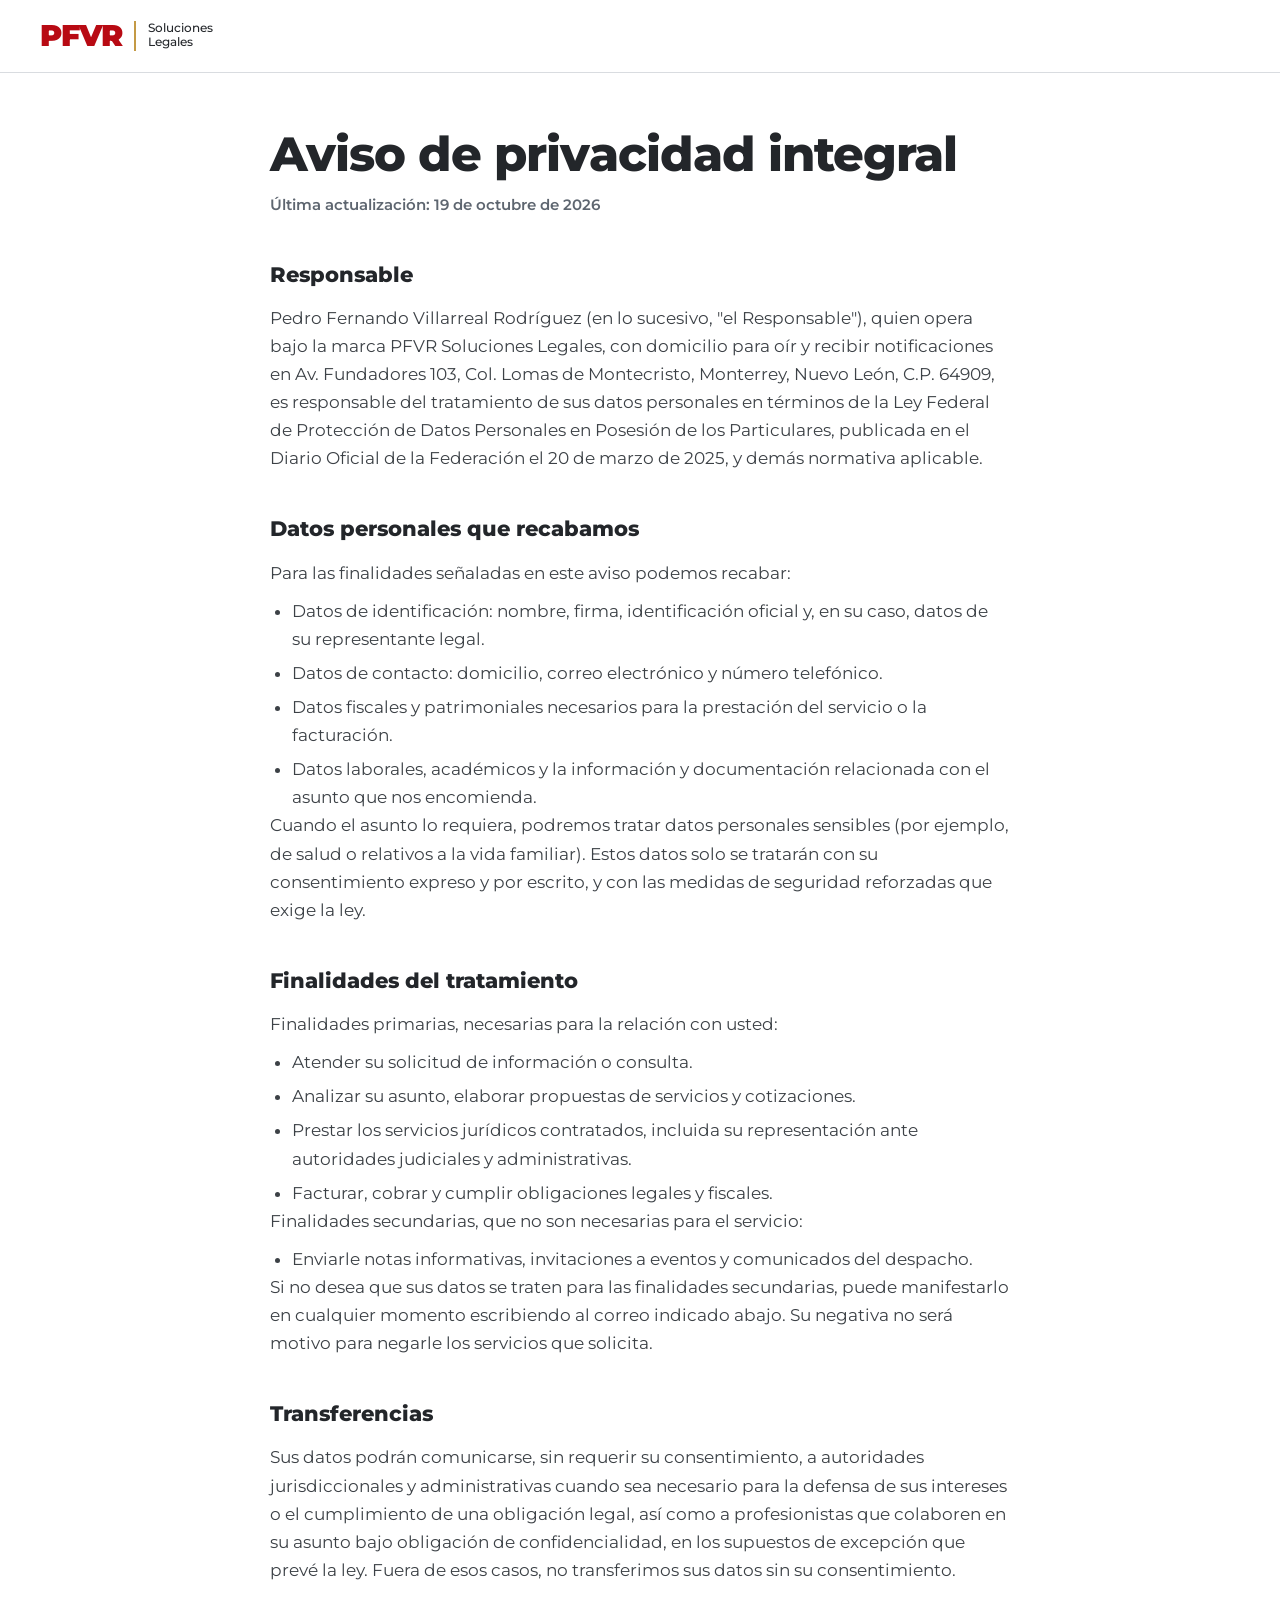
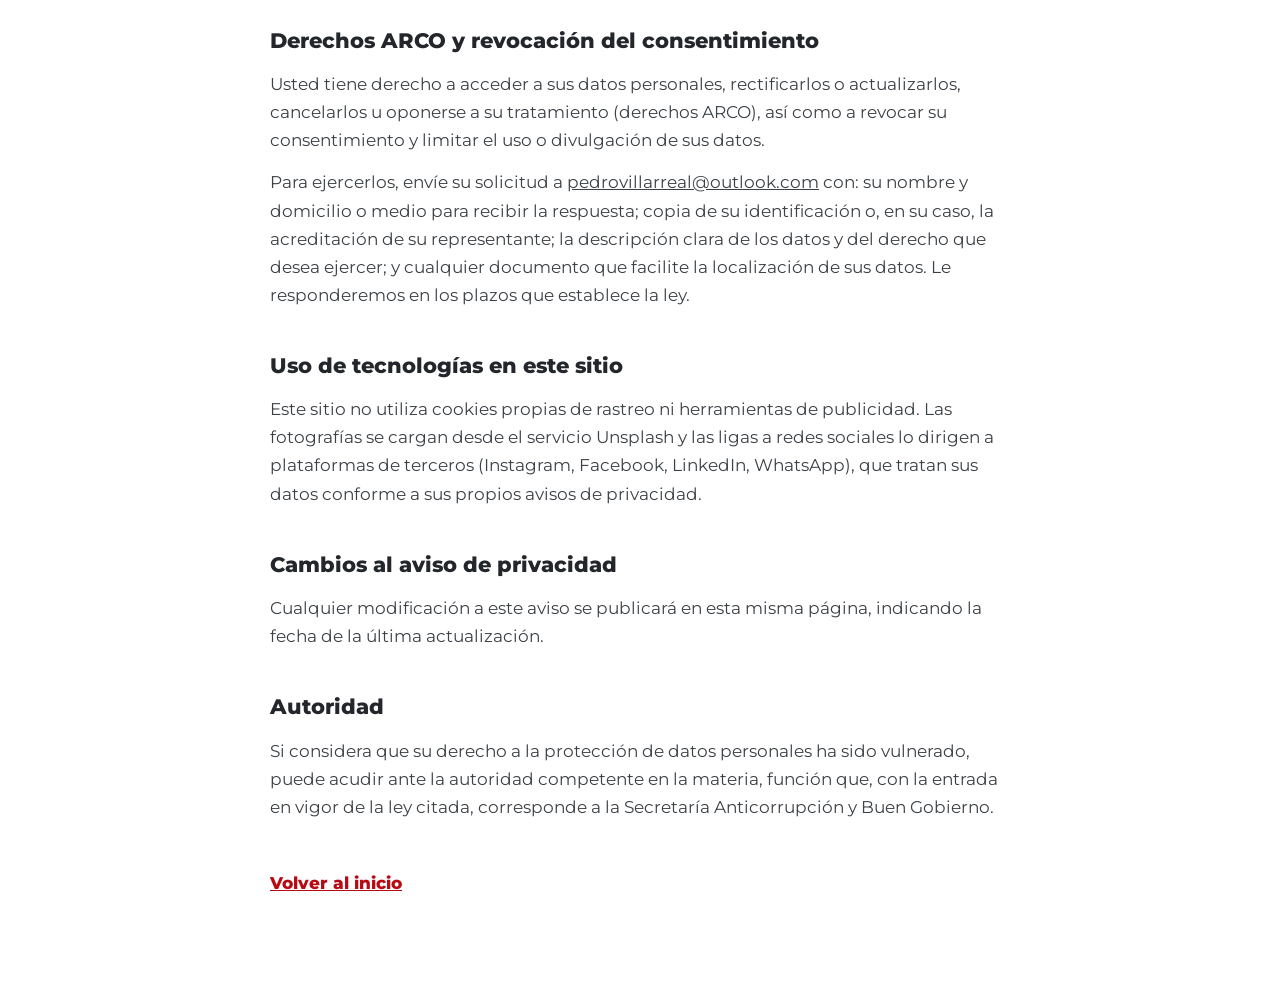
==== aviso-privacidad.html @ ef6d92c5 "Sitio PFVR: página única con 8 secciones y aviso de privacidad Co-Authored-By: Claude Opus 5.5 <nore" ====
<!doctype html>
<html lang="es-MX">
<head>
  <meta charset="utf-8">
  <meta name="viewport" content="width=device-width, initial-scale=1">
  <title>Aviso de privacidad | PFVR Soluciones Legales</title>
  <meta name="description" content="Aviso de privacidad integral de PFVR Soluciones Legales, Pedro Fernando Villarreal Rodríguez.">
  <link rel="icon" href="assets/img/favicon.svg" type="image/svg+xml">
  <link rel="stylesheet" href="css/estilos.css">
  <style>
    .aviso { padding: calc(var(--nav-h) + 56px) 0 96px; }
    .aviso .envoltura { max-width: 820px; }
    .aviso h1 { font-size: clamp(32px, 4.4vw, 48px); font-weight: 800; letter-spacing: -0.02em; line-height: 1.1; color: var(--grafito); margin-bottom: 12px; }
    .aviso .vigencia { color: var(--acero); font-weight: 600; font-size: 15px; margin-bottom: 40px; }
    .aviso h2 { font-size: 21px; font-weight: 800; color: var(--grafito); margin: 40px 0 12px; }
    .aviso p, .aviso li { max-width: 68ch; color: #3C4146; }
    .aviso ul { list-style: disc; padding-left: 22px; margin-top: 10px; }
    .aviso li + li { margin-top: 6px; }
    .aviso .volver { display: inline-block; margin-top: 48px; font-weight: 700; color: var(--rojo); }
    .nav.solida { position: fixed; }
  </style>
</head>
<body>
<header class="nav solida">
  <a class="nav-marca" href="index.html" aria-label="PFVR Soluciones Legales, inicio">
    <span class="marca-pfvr">PFVR</span><span class="marca-div" aria-hidden="true"></span><span class="marca-sub">Soluciones<br>Legales</span>
  </a>
</header>

<main class="aviso">
  <div class="envoltura">
    <h1>Aviso de privacidad integral</h1>
    <p class="vigencia">Última actualización: 19 de octubre de 2026</p>

    <h2>Responsable</h2>
    <p>Pedro Fernando Villarreal Rodríguez (en lo sucesivo, "el Responsable"), quien opera bajo la marca PFVR Soluciones Legales, con domicilio para oír y recibir notificaciones en Av. Fundadores 103, Col. Lomas de Montecristo, Monterrey, Nuevo León, C.P. 64909, es responsable del tratamiento de sus datos personales en términos de la Ley Federal de Protección de Datos Personales en Posesión de los Particulares, publicada en el Diario Oficial de la Federación el 20 de marzo de 2025, y demás normativa aplicable.</p>

    <h2>Datos personales que recabamos</h2>
    <p>Para las finalidades señaladas en este aviso podemos recabar:</p>
    <ul>
      <li>Datos de identificación: nombre, firma, identificación oficial y, en su caso, datos de su representante legal.</li>
      <li>Datos de contacto: domicilio, correo electrónico y número telefónico.</li>
      <li>Datos fiscales y patrimoniales necesarios para la prestación del servicio o la facturación.</li>
      <li>Datos laborales, académicos y la información y documentación relacionada con el asunto que nos encomienda.</li>
    </ul>
    <p>Cuando el asunto lo requiera, podremos tratar datos personales sensibles (por ejemplo, de salud o relativos a la vida familiar). Estos datos solo se tratarán con su consentimiento expreso y por escrito, y con las medidas de seguridad reforzadas que exige la ley.</p>

    <h2>Finalidades del tratamiento</h2>
    <p>Finalidades primarias, necesarias para la relación con usted:</p>
    <ul>
      <li>Atender su solicitud de información o consulta.</li>
      <li>Analizar su asunto, elaborar propuestas de servicios y cotizaciones.</li>
      <li>Prestar los servicios jurídicos contratados, incluida su representación ante autoridades judiciales y administrativas.</li>
      <li>Facturar, cobrar y cumplir obligaciones legales y fiscales.</li>
    </ul>
    <p>Finalidades secundarias, que no son necesarias para el servicio:</p>
    <ul>
      <li>Enviarle notas informativas, invitaciones a eventos y comunicados del despacho.</li>
    </ul>
    <p>Si no desea que sus datos se traten para las finalidades secundarias, puede manifestarlo en cualquier momento escribiendo al correo indicado abajo. Su negativa no será motivo para negarle los servicios que solicita.</p>

    <h2>Transferencias</h2>
    <p>Sus datos podrán comunicarse, sin requerir su consentimiento, a autoridades jurisdiccionales y administrativas cuando sea necesario para la defensa de sus intereses o el cumplimiento de una obligación legal, así como a profesionistas que colaboren en su asunto bajo obligación de confidencialidad, en los supuestos de excepción que prevé la ley. Fuera de esos casos, no transferimos sus datos sin su consentimiento.</p>

    <h2>Derechos ARCO y revocación del consentimiento</h2>
    <p>Usted tiene derecho a acceder a sus datos personales, rectificarlos o actualizarlos, cancelarlos u oponerse a su tratamiento (derechos ARCO), así como a revocar su consentimiento y limitar el uso o divulgación de sus datos.</p>
    <p>Para ejercerlos, envíe su solicitud a <a href="mailto:pedrovillarreal@outlook.com">pedrovillarreal@outlook.com</a> con: su nombre y domicilio o medio para recibir la respuesta; copia de su identificación o, en su caso, la acreditación de su representante; la descripción clara de los datos y del derecho que desea ejercer; y cualquier documento que facilite la localización de sus datos. Le responderemos en los plazos que establece la ley.</p>

    <h2>Uso de tecnologías en este sitio</h2>
    <p>Este sitio no utiliza cookies propias de rastreo ni herramientas de publicidad. Las fotografías se cargan desde el servicio Unsplash y las ligas a redes sociales lo dirigen a plataformas de terceros (Instagram, Facebook, LinkedIn, WhatsApp), que tratan sus datos conforme a sus propios avisos de privacidad.</p>

    <h2>Cambios al aviso de privacidad</h2>
    <p>Cualquier modificación a este aviso se publicará en esta misma página, indicando la fecha de la última actualización.</p>

    <h2>Autoridad</h2>
    <p>Si considera que su derecho a la protección de datos personales ha sido vulnerado, puede acudir ante la autoridad competente en la materia, función que, con la entrada en vigor de la ley citada, corresponde a la Secretaría Anticorrupción y Buen Gobierno.</p>

    <a class="volver" href="index.html">Volver al inicio</a>
  </div>
</main>
</body>
</html>
---- css/estilos.css ----
/* PFVR Soluciones Legales — hoja de estilos del sitio */

@font-face { font-family: "Montserrat"; src: url("../assets/fonts/montserrat-latin-400-normal.woff2") format("woff2"); font-weight: 400; font-display: swap; }
@font-face { font-family: "Montserrat"; src: url("../assets/fonts/montserrat-latin-500-normal.woff2") format("woff2"); font-weight: 500; font-display: swap; }
@font-face { font-family: "Montserrat"; src: url("../assets/fonts/montserrat-latin-600-normal.woff2") format("woff2"); font-weight: 600; font-display: swap; }
@font-face { font-family: "Montserrat"; src: url("../assets/fonts/montserrat-latin-800-normal.woff2") format("woff2"); font-weight: 800; font-display: swap; }
@font-face { font-family: "Montserrat"; src: url("../assets/fonts/montserrat-latin-900-normal.woff2") format("woff2"); font-weight: 900; font-display: swap; }

:root {
  --rojo: #B80A13;
  --rojo-hondo: #8E070E;
  --dorado: #C49A45;
  --dorado-claro: #E2C88E;
  --grafito: #23262A;
  --acero: #5E6670;
  --piedra: #ECEEF0;
  --linea: #D9DCE0;
  --blanco: #FFFFFF;
  --texto: #2A2D31;

  --f: "Montserrat", "Helvetica Neue", Arial, sans-serif;
  --ancho: 1180px;
  --gutter: clamp(16px, 4vw, 40px);
  --sec: clamp(72px, 10vw, 128px);
  --nav-h: 72px;
}

*, *::before, *::after { box-sizing: border-box; }
html { scroll-behavior: smooth; scroll-padding-top: var(--nav-h); }
body { margin: 0; font-family: var(--f); font-weight: 400; font-size: 17px; line-height: 1.65; color: var(--texto); background: var(--blanco); -webkit-font-smoothing: antialiased; overflow-x: hidden; }
img { max-width: 100%; display: block; }
a { color: inherit; }
h1, h2, h3, p, ul, ol, dl, dd, figure { margin: 0; }
ul, ol { padding: 0; list-style: none; }
svg { width: 1em; height: 1em; flex: none; }
:focus-visible { outline: 3px solid var(--dorado); outline-offset: 3px; border-radius: 2px; }
.sr { position: absolute; width: 1px; height: 1px; overflow: hidden; clip: rect(0 0 0 0); white-space: nowrap; }
.saltar { position: absolute; left: 16px; top: -60px; z-index: 100; background: var(--rojo); color: #fff; padding: 10px 16px; text-decoration: none; font-weight: 600; }
.saltar:focus { top: 12px; }

.envoltura { max-width: var(--ancho); margin: 0 auto; padding: 0 var(--gutter); }
.sec { padding: var(--sec) 0; }

/* Tipografía */
.titulo { font-size: clamp(30px, 4.2vw, 50px); font-weight: 800; line-height: 1.08; letter-spacing: -0.02em; color: var(--grafito); max-width: 18ch; margin-bottom: 24px; }
.titulo::before { content: ""; display: block; width: 3px; height: 34px; background: var(--dorado); margin-bottom: 22px; }
.subtitulo { font-size: 20px; font-weight: 800; color: var(--grafito); margin: 48px 0 20px; letter-spacing: -0.01em; }
.entrada { font-size: clamp(18px, 1.6vw, 21px); line-height: 1.55; font-weight: 500; color: var(--grafito); max-width: 60ch; margin-bottom: 20px; }
.estrecha { max-width: 52ch; }
p + p { margin-top: 14px; }
.perfil-texto > p:not(.entrada) { max-width: 62ch; color: #41464C; }

/* Botones */
.btn { display: inline-flex; align-items: center; gap: 10px; font: 600 15px/1 var(--f); padding: 16px 26px; border-radius: 2px; text-decoration: none; border: 2px solid transparent; cursor: pointer; transition: background .2s, color .2s, border-color .2s; }
.btn svg { width: 18px; height: 18px; }
.btn-rojo { background: var(--rojo); color: #fff; }
.btn-rojo:hover { background: var(--rojo-hondo); }
.btn-claro { border-color: rgba(255,255,255,.7); color: #fff; }
.btn-claro:hover { background: #fff; color: var(--grafito); }
.btn-dorado { background: var(--dorado); color: var(--grafito); }
.btn-dorado:hover { background: var(--dorado-claro); }
.btn-linea { background: none; border-color: var(--linea); color: var(--grafito); }
.btn-linea:hover { border-color: var(--grafito); }

/* Marca */
.nav-marca { display: inline-flex; align-items: center; text-decoration: none; color: var(--grafito); }
.marca-pfvr { font-weight: 900; font-size: 30px; letter-spacing: -0.04em; color: var(--rojo); line-height: 1; }
.marca-div { width: 2px; height: 30px; background: var(--dorado); margin: 0 12px; }
.marca-sub { font-size: 11.5px; font-weight: 500; line-height: 1.2; }

/* Navegación */
.nav { position: fixed; inset: 0 0 auto 0; z-index: 50; height: var(--nav-h); display: flex; align-items: center; justify-content: space-between; padding: 0 var(--gutter); transition: background .3s, box-shadow .3s; }
.nav .marca-sub, .nav .nav-menu a { color: #fff; }
.nav .marca-pfvr { color: #fff; }
.nav.solida { background: rgba(255,255,255,.97); box-shadow: 0 1px 0 var(--linea); backdrop-filter: blur(8px); }
.nav.solida .marca-pfvr { color: var(--rojo); }
.nav.solida .marca-sub, .nav.solida .nav-menu a { color: var(--grafito); }
.nav-menu { display: flex; gap: 30px; align-items: center; }
.nav-menu a { font-size: 14.5px; font-weight: 600; text-decoration: none; position: relative; padding: 6px 0; }
.nav-menu a:not(.nav-cta)::after { content: ""; position: absolute; left: 0; right: 100%; bottom: 0; height: 2px; background: var(--dorado); transition: right .25s; }
.nav-menu a:not(.nav-cta):hover::after, .nav-menu a.activo::after { right: 0; }
.nav-menu .nav-cta { border: 2px solid currentColor; padding: 9px 18px; border-radius: 2px; }
.nav.solida .nav-cta { background: var(--rojo); border-color: var(--rojo); color: #fff !important; }
.nav-boton { display: none; background: none; border: 0; width: 44px; height: 44px; cursor: pointer; padding: 0; }
.hamb, .hamb::before, .hamb::after { display: block; width: 24px; height: 2px; background: #fff; margin: 0 auto; position: relative; transition: transform .25s, background .25s; }
.hamb::before, .hamb::after { content: ""; position: absolute; left: 0; }
.hamb::before { top: -7px; } .hamb::after { top: 7px; }
.nav.solida .hamb, .nav.solida .hamb::before, .nav.solida .hamb::after { background: var(--grafito); }
.nav-boton[aria-expanded="true"] .hamb { background: transparent !important; }
.nav-boton[aria-expanded="true"] .hamb::before { transform: translateY(7px) rotate(45deg); }
.nav-boton[aria-expanded="true"] .hamb::after { transform: translateY(-7px) rotate(-45deg); }

/* 1 · Hero */
.hero { position: relative; min-height: 100svh; display: flex; align-items: center; color: #fff; overflow: hidden; background: var(--grafito); }
.hero-fotos, .hero-velo { position: absolute; inset: 0; }
.hero-foto { position: absolute; inset: 0; background-size: cover; background-position: center; opacity: 0; transition: opacity 1.8s ease; transform: scale(1.04); }
.hero-foto.visible { opacity: 1; animation: acercar 9s ease-out forwards; }
@keyframes acercar { from { transform: scale(1.04) translateX(0); } to { transform: scale(1.14) translateX(-1.5%); } }
.hero-velo { background: linear-gradient(100deg, rgba(20,22,25,.86) 0%, rgba(20,22,25,.55) 45%, rgba(20,22,25,.15) 100%), linear-gradient(0deg, rgba(20,22,25,.6) 0%, transparent 35%); }
.hero-contenido { position: relative; z-index: 2; width: 100%; max-width: var(--ancho); margin: 0 auto; padding: calc(var(--nav-h) + 40px) var(--gutter) 160px; }
.hero-marca { display: flex; align-items: center; flex-wrap: wrap; row-gap: 12px; margin-bottom: 30px; font-weight: 400; }
.hero-pfvr { font-weight: 900; font-size: clamp(84px, 17vw, 230px); line-height: .82; letter-spacing: -0.055em; color: #fff; }
.hero-div { width: 4px; align-self: stretch; min-height: 70px; background: var(--dorado); margin: 0 clamp(16px, 2.6vw, 36px); transform-origin: top; animation: trazo 1.1s .3s cubic-bezier(.6,0,.2,1) both; }
.hero-sub { font-size: clamp(22px, 3.2vw, 44px); font-weight: 500; line-height: 1.05; letter-spacing: -0.01em; max-width: 7ch; }
@keyframes trazoH { from { transform: scaleX(0); } to { transform: scaleX(1); } }
@keyframes trazo { from { transform: scaleY(0); } to { transform: scaleY(1); } }
.hero-nombre { font-size: clamp(17px, 1.8vw, 22px); font-weight: 600; color: var(--dorado-claro); margin-bottom: 6px; }
.hero-lema { font-size: clamp(17px, 1.6vw, 20px); max-width: 40ch; color: rgba(255,255,255,.88); margin-bottom: 36px; }
.hero-acciones { display: flex; flex-wrap: wrap; gap: 14px; }
.hero-cerro { position: absolute; left: 0; bottom: 0; width: 100%; height: clamp(70px, 11vw, 140px); z-index: 2; fill: var(--blanco); stroke: var(--dorado); stroke-width: 2; vector-effect: non-scaling-stroke; }
.hero-cerro path { vector-effect: non-scaling-stroke; }
.hero-credito { position: absolute; right: var(--gutter); bottom: clamp(74px, 11vw, 140px); z-index: 3; font-size: 11.5px; color: rgba(255,255,255,.7); margin: 0 0 10px; }
.hero-credito a { color: inherit; }

/* 2 · Perfil */
.perfil-rejilla { display: grid; grid-template-columns: minmax(260px, 5fr) 7fr; gap: clamp(36px, 6vw, 88px); align-items: start; }
.perfil-foto { position: sticky; top: calc(var(--nav-h) + 24px); }
.perfil-foto img, .perfil-foto .monograma { width: 100%; aspect-ratio: 4 / 5; object-fit: cover; background: var(--piedra); border-bottom: 5px solid var(--rojo); }
.monograma { display: grid; place-items: center; font-weight: 900; font-size: clamp(64px, 9vw, 120px); letter-spacing: -0.05em; color: var(--rojo); background: linear-gradient(160deg, var(--piedra), #DDE1E5) !important; }
.perfil-foto figcaption { margin-top: 16px; font-weight: 700; font-size: 15px; color: var(--grafito); line-height: 1.4; }
.perfil-foto figcaption span { font-weight: 500; color: var(--acero); }
.linea { border-left: 2px solid var(--linea); margin-left: 6px; }
.linea li { display: grid; grid-template-columns: 70px 1fr; gap: 18px; padding: 0 0 26px 26px; position: relative; }
.linea li::before { content: ""; position: absolute; left: -7px; top: 6px; width: 12px; height: 12px; border-radius: 50%; background: var(--blanco); border: 2px solid var(--rojo); }
.linea li:last-child::before { background: var(--rojo); }
.linea-anio { font-weight: 800; color: var(--rojo); font-size: 15px; padding-top: 1px; }
.linea strong { display: block; font-weight: 700; color: var(--grafito); font-size: 16.5px; line-height: 1.35; }
.linea p { margin-top: 2px; font-size: 15px; color: var(--acero); }

/* 3 · Práctica */
.practica { background: var(--piedra); }
.materias { display: grid; grid-template-columns: repeat(4, 1fr); border-top: 2px solid var(--grafito); margin-top: 44px; }
.materias li { padding: 28px 26px 32px 0; border-bottom: 1px solid var(--linea); }
.materias li:not(:nth-child(4n+1)) { padding-left: 26px; border-left: 1px solid var(--linea); }
.materias h3 { font-size: 20px; font-weight: 800; color: var(--grafito); margin-bottom: 10px; letter-spacing: -0.01em; }
.materias h3::after { content: ""; display: block; width: 22px; height: 3px; background: var(--rojo); margin-top: 12px; }
.materias p { font-size: 15px; line-height: 1.55; color: #4A5057; }

/* 4 · Despacho */
.despacho { position: relative; background: var(--grafito); color: #fff; overflow: hidden; }
.despacho-fondo { position: absolute; inset: -15% 0; background: url("https://images.unsplash.com/photo-1590204481159-960a860ba421?w=2000&q=70&auto=format&fit=crop") center / cover; opacity: .18; will-change: transform; }
.despacho-rejilla { position: relative; display: grid; grid-template-columns: 4fr 7fr; gap: clamp(36px, 6vw, 90px); align-items: center; }
.despacho .titulo { color: #fff; max-width: 20ch; }
.despacho .entrada { color: rgba(255,255,255,.88); }
.despacho-logo { background: #fff; aspect-ratio: 1; display: grid; place-items: center; padding: 14%; border-top: 5px solid var(--dorado); }
.despacho-logo img { width: 100%; height: 100%; object-fit: contain; }
.eva-marca { text-align: center; color: var(--grafito); }
.eva-marca b { display: block; font-weight: 900; font-size: clamp(54px, 7vw, 92px); letter-spacing: -0.05em; line-height: .9; color: var(--grafito); }
.eva-marca b i { font-style: normal; color: var(--dorado); }
.eva-marca span { display: block; margin-top: 16px; font-size: 13px; font-weight: 600; line-height: 1.4; color: var(--acero); }
.servicios { display: grid; grid-template-columns: repeat(3, 1fr); gap: 0; margin: 34px 0 38px; border-top: 1px solid rgba(255,255,255,.22); }
.servicios > div { padding: 22px 22px 0 0; }
.servicios > div + div { padding-left: 22px; border-left: 1px solid rgba(255,255,255,.22); }
.servicios dt { font-weight: 800; color: var(--dorado-claro); margin-bottom: 8px; }
.servicios dd { font-size: 15px; line-height: 1.55; color: rgba(255,255,255,.8); }

/* 5 · Distintivos */
.distintivos-rejilla { display: grid; grid-template-columns: 5fr 7fr; gap: clamp(36px, 6vw, 80px); align-items: start; }
.certs li { display: flex; flex-direction: column; padding: 18px 0; border-bottom: 1px solid var(--linea); }
.certs li:first-child { border-top: 2px solid var(--grafito); }
.certs strong { font-weight: 700; color: var(--grafito); }
.certs span { font-size: 15px; color: var(--acero); }
.galeria { display: grid; grid-template-columns: repeat(6, 1fr); grid-auto-rows: clamp(90px, 11vw, 140px); gap: 10px; }
.galeria button { padding: 0; border: 0; cursor: zoom-in; position: relative; overflow: hidden; background: var(--piedra); }
.galeria button:nth-child(1) { grid-column: span 4; grid-row: span 3; }
.galeria button:nth-child(2) { grid-column: span 2; grid-row: span 2; }
.galeria button:nth-child(3) { grid-column: span 2; grid-row: span 1; }
.galeria button:nth-child(4) { grid-column: span 3; grid-row: span 2; }
.galeria button:nth-child(5) { grid-column: span 3; grid-row: span 2; }
.galeria button:nth-child(n+6) { grid-column: span 2; grid-row: span 2; }
.galeria img { width: 100%; height: 100%; object-fit: cover; transition: transform .6s ease; }
.galeria button:hover img { transform: scale(1.05); }
.marco-vacio { width: 100%; height: 100%; display: grid; place-items: center; text-align: center; padding: 12px; font-size: 12.5px; font-weight: 600; color: var(--acero); background: repeating-linear-gradient(135deg, var(--piedra) 0 12px, #E4E7EA 12px 24px); }
.marco-vacio b { display: block; color: var(--rojo); font-size: 13px; }

/* 6 · Medios */
.medios { background: var(--piedra); }
.encabezado-fila { display: flex; justify-content: space-between; align-items: end; gap: 28px; flex-wrap: wrap; margin-bottom: 40px; }
.seguir { display: flex; gap: 10px; flex-wrap: wrap; }
.seguir a { display: inline-flex; align-items: center; gap: 9px; font-weight: 600; font-size: 14.5px; text-decoration: none; padding: 12px 18px; background: #fff; border: 1px solid var(--linea); border-radius: 2px; color: var(--grafito); }
.seguir a:hover { border-color: var(--grafito); }
.seguir svg { width: 20px; height: 20px; }
.publicaciones { display: grid; grid-template-columns: repeat(3, 1fr); gap: 26px; }
.pub { background: #fff; display: flex; flex-direction: column; text-decoration: none; color: inherit; border-bottom: 3px solid transparent; transition: border-color .25s; }
.pub:hover { border-bottom-color: var(--rojo); }
.pub-img { aspect-ratio: 4 / 3; overflow: hidden; position: relative; background: var(--linea); }
.pub-img img { width: 100%; height: 100%; object-fit: cover; }
.pub-red { position: absolute; left: 14px; top: 14px; display: inline-flex; align-items: center; gap: 7px; background: rgba(35,38,42,.88); color: #fff; font-size: 12.5px; font-weight: 600; padding: 6px 11px 6px 9px; border-radius: 2px; }
.pub-red svg { width: 16px; height: 16px; }
.pub-cuerpo { padding: 22px 24px 26px; display: flex; flex-direction: column; flex: 1; }
.pub time { font-size: 13px; color: var(--acero); font-weight: 600; }
.pub h3 { font-size: 19px; font-weight: 800; line-height: 1.3; color: var(--grafito); margin: 6px 0 10px; }
.pub p { font-size: 15px; line-height: 1.55; color: #4A5057; flex: 1; }
.pub-ver { margin-top: 18px; font-weight: 700; font-size: 14.5px; color: var(--rojo); }

/* 7 · Notas */
.lista-notas { margin-top: 40px; border-top: 2px solid var(--grafito); }
.lista-notas li { border-bottom: 1px solid var(--linea); }
.lista-notas button { all: unset; box-sizing: border-box; width: 100%; cursor: pointer; display: grid; grid-template-columns: 140px 1fr auto; gap: 24px; align-items: baseline; padding: 26px 4px; }
.lista-notas button:focus-visible { outline: 3px solid var(--dorado); outline-offset: -3px; }
.lista-notas .meta { font-size: 13.5px; color: var(--acero); font-weight: 600; line-height: 1.4; }
.lista-notas .meta b { display: block; color: var(--rojo); font-weight: 700; }
.lista-notas h3 { font-size: clamp(19px, 2vw, 23px); font-weight: 700; color: var(--grafito); line-height: 1.3; letter-spacing: -0.01em; }
.lista-notas .leer { font-size: 14.5px; font-weight: 700; color: var(--grafito); white-space: nowrap; border-bottom: 2px solid var(--dorado); padding-bottom: 2px; }
.lista-notas button:hover h3 { color: var(--rojo); }

/* 8 · Contacto */
.contacto-rejilla { display: grid; grid-template-columns: 6fr 5fr; gap: clamp(36px, 6vw, 90px); }
.correo-grande { display: inline-block; font-size: clamp(20px, 2.5vw, 32px); font-weight: 800; letter-spacing: -0.02em; color: var(--rojo); text-decoration: none; border-bottom: 3px solid var(--dorado); padding-bottom: 4px; margin-bottom: 34px; overflow-wrap: anywhere; }
.correo-grande:hover { color: var(--rojo-hondo); }
.datos li { display: flex; gap: 14px; align-items: flex-start; padding: 12px 0; font-size: 16.5px; }
.datos svg { width: 22px; height: 22px; color: var(--rojo); margin-top: 2px; }
.datos a { text-decoration: none; }
.datos a:hover { text-decoration: underline; text-decoration-color: var(--dorado); text-underline-offset: 4px; }
.contacto .subtitulo { margin-top: 0; }
.accesos { display: grid; grid-template-columns: 1fr 1fr; gap: 12px; }
.acceso { display: flex; flex-direction: column; gap: 10px; padding: 20px; border: 1px solid var(--linea); text-decoration: none; color: var(--grafito); height: 100%; transition: border-color .2s, background .2s; }
a.acceso:hover { border-color: var(--rojo); background: #FCF6F6; }
.acceso svg { width: 28px; height: 28px; color: var(--rojo); }
.acceso strong { font-size: 15.5px; line-height: 1.3; }
.acceso span { font-size: 13.5px; color: var(--acero); line-height: 1.4; }
.acceso.pronto { opacity: .62; border-style: dashed; }
.acceso.pronto svg { color: var(--acero); }

/* Pie */
.pie { background: var(--grafito); color: rgba(255,255,255,.75); position: relative; padding: clamp(80px, 9vw, 120px) 0 36px; margin-top: clamp(40px, 6vw, 80px); }
.pie-cerro { position: absolute; left: 0; top: 0; width: 100%; height: clamp(60px, 9vw, 120px); transform: translateY(-99%); fill: var(--grafito); stroke: var(--dorado); stroke-width: 2; }
.pie-cerro path { vector-effect: non-scaling-stroke; }
.pie-rejilla { display: flex; justify-content: space-between; align-items: center; gap: 28px; flex-wrap: wrap; padding-bottom: 32px; border-bottom: 1px solid rgba(255,255,255,.14); }
.pie-marca .marca-pfvr { color: #fff; font-size: 36px; }
.pie-marca .marca-sub { color: #fff; }
.redes { display: flex; gap: 10px; }
.redes a { width: 46px; height: 46px; display: grid; place-items: center; border: 1px solid rgba(255,255,255,.25); border-radius: 50%; color: #fff; transition: background .2s, border-color .2s, color .2s; }
.redes a:hover { background: var(--dorado); border-color: var(--dorado); color: var(--grafito); }
.redes svg { width: 21px; height: 21px; }
.pie-ligas { display: flex; gap: 26px; flex-wrap: wrap; }
.pie-ligas a { color: #fff; font-weight: 600; font-size: 14.5px; text-decoration: none; }
.pie-ligas a:hover { color: var(--dorado-claro); }
.pie-legal { padding-top: 24px; font-size: 13px; line-height: 1.6; }
.pie-legal a { color: var(--dorado-claro); }

/* Modales */
dialog { border: 0; padding: 0; max-width: none; max-height: none; }
dialog::backdrop { background: rgba(20,22,25,.78); }
.modal { width: min(720px, calc(100% - 32px)); max-height: calc(100vh - 48px); overflow: auto; padding: clamp(28px, 5vw, 52px); border-top: 5px solid var(--rojo); color: var(--texto); }
.modal h2 { font-size: clamp(24px, 3vw, 32px); font-weight: 800; line-height: 1.15; color: var(--grafito); letter-spacing: -0.02em; margin: 6px 0 22px; padding-right: 30px; }
.nota-meta { font-size: 14px; font-weight: 600; color: var(--rojo); }
.nota-cuerpo p { max-width: 64ch; }
.nota-fuente { margin: 26px 0 26px; padding: 14px 18px; background: var(--piedra); border-left: 3px solid var(--dorado); font-size: 14.5px; color: var(--grafito); }
.nota-fuente:empty { display: none; }
.modal-cerrar { position: absolute; top: 14px; right: 14px; width: 44px; height: 44px; border: 0; background: none; cursor: pointer; display: grid; place-items: center; color: var(--grafito); }
.modal-cerrar svg { width: 22px; height: 22px; }
.visor { background: transparent; width: 100vw; height: 100vh; display: none; align-items: center; justify-content: center; }
.visor[open] { display: flex; }
.visor figure { max-width: min(1100px, 86vw); }
.visor img { max-height: 80vh; margin: 0 auto; }
.visor figcaption { color: #fff; text-align: center; margin-top: 14px; font-size: 15px; }
.visor .modal-cerrar { color: #fff; position: fixed; }
.visor-nav { background: rgba(255,255,255,.12); border: 0; color: #fff; width: 48px; height: 48px; border-radius: 50%; cursor: pointer; display: grid; place-items: center; margin: 0 12px; flex: none; }
.visor-nav svg { width: 22px; height: 22px; }
.visor-sig svg { transform: rotate(180deg); }
.visor-nav:hover { background: rgba(255,255,255,.25); }

/* Responsivo */
@media (max-width: 1020px) {
  .materias { grid-template-columns: repeat(2, 1fr); }
  .materias li:not(:nth-child(4n+1)) { padding-left: 0; border-left: 0; }
  .materias li:nth-child(even) { padding-left: 26px; border-left: 1px solid var(--linea); }
  .publicaciones { grid-template-columns: repeat(2, 1fr); }
  .distintivos-rejilla, .contacto-rejilla { grid-template-columns: 1fr; }
}
@media (max-width: 860px) {
  .nav-boton { display: block; z-index: 2; }
  .nav-menu { position: fixed; inset: 0; background: var(--grafito); flex-direction: column; justify-content: center; gap: 22px; opacity: 0; visibility: hidden; transition: opacity .25s, visibility .25s; }
  .nav-menu.abierto { opacity: 1; visibility: visible; }
  .nav-menu a, .nav.solida .nav-menu a { color: #fff; font-size: 22px; }
  .nav-menu .nav-cta { border-color: var(--dorado); }
  .nav.menu-abierto .hamb::before, .nav.menu-abierto .hamb::after { background: #fff; }
  .nav.menu-abierto .marca-pfvr, .nav.menu-abierto .marca-sub { color: #fff; position: relative; z-index: 2; }
  .perfil-rejilla, .despacho-rejilla { grid-template-columns: 1fr; }
  .perfil-foto { position: static; max-width: 380px; }
  .despacho-logo { max-width: 300px; }
  .servicios { grid-template-columns: 1fr; }
  .servicios > div, .servicios > div + div { padding: 18px 0; border-left: 0; border-bottom: 1px solid rgba(255,255,255,.22); }
  .lista-notas button { grid-template-columns: 1fr; gap: 6px; }
  .lista-notas .leer { justify-self: start; margin-top: 6px; }
}
@media (max-width: 600px) {
  body { font-size: 16px; }
  .materias, .publicaciones, .accesos { grid-template-columns: 1fr; }
  .materias li:nth-child(even) { padding-left: 0; border-left: 0; }
  .materias li { padding-right: 0; }
  .galeria { grid-template-columns: repeat(2, 1fr); grid-auto-rows: 130px; }
  .galeria button:nth-child(n) { grid-column: span 1; grid-row: span 1; }
  .galeria button:nth-child(1) { grid-column: span 2; grid-row: span 2; }
  .hero-marca { flex-direction: column; align-items: flex-start; row-gap: 0; }
  .hero-div { width: 56px; height: 4px; min-height: 0; align-self: flex-start; margin: 18px 0 14px; transform-origin: left; animation-name: trazoH; }
  .hero-sub { max-width: none; }
  .hero-credito { left: var(--gutter); right: auto; }
  .linea li { grid-template-columns: 1fr; gap: 2px; }
  .visor-nav { position: fixed; bottom: 24px; }
  .visor-ant { left: 24px; } .visor-sig { right: 24px; }
  .btn { width: 100%; justify-content: center; }
}

@media (prefers-reduced-motion: reduce) {
  html { scroll-behavior: auto; }
  *, *::before, *::after { animation-duration: .01ms !important; animation-iteration-count: 1 !important; transition-duration: .01ms !important; }
  .hero-foto.visible { animation: none; transform: none; }
}
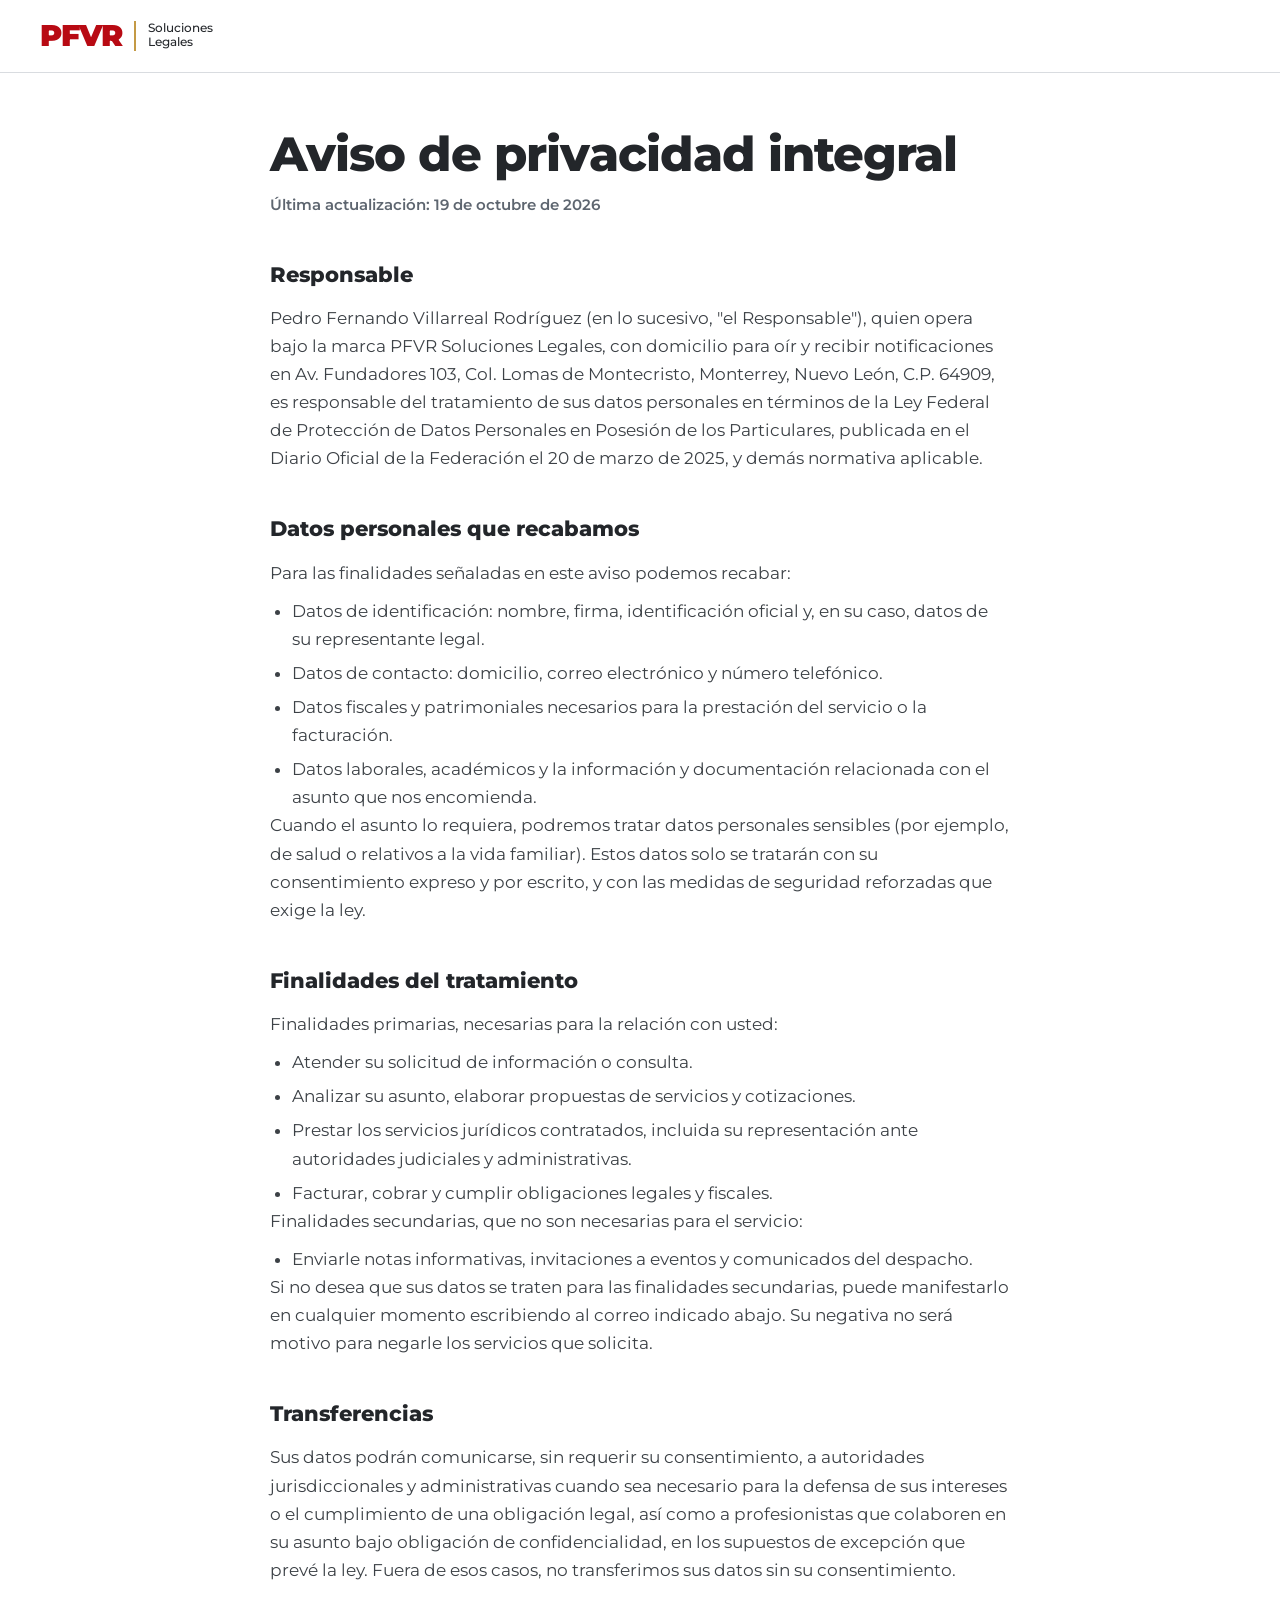
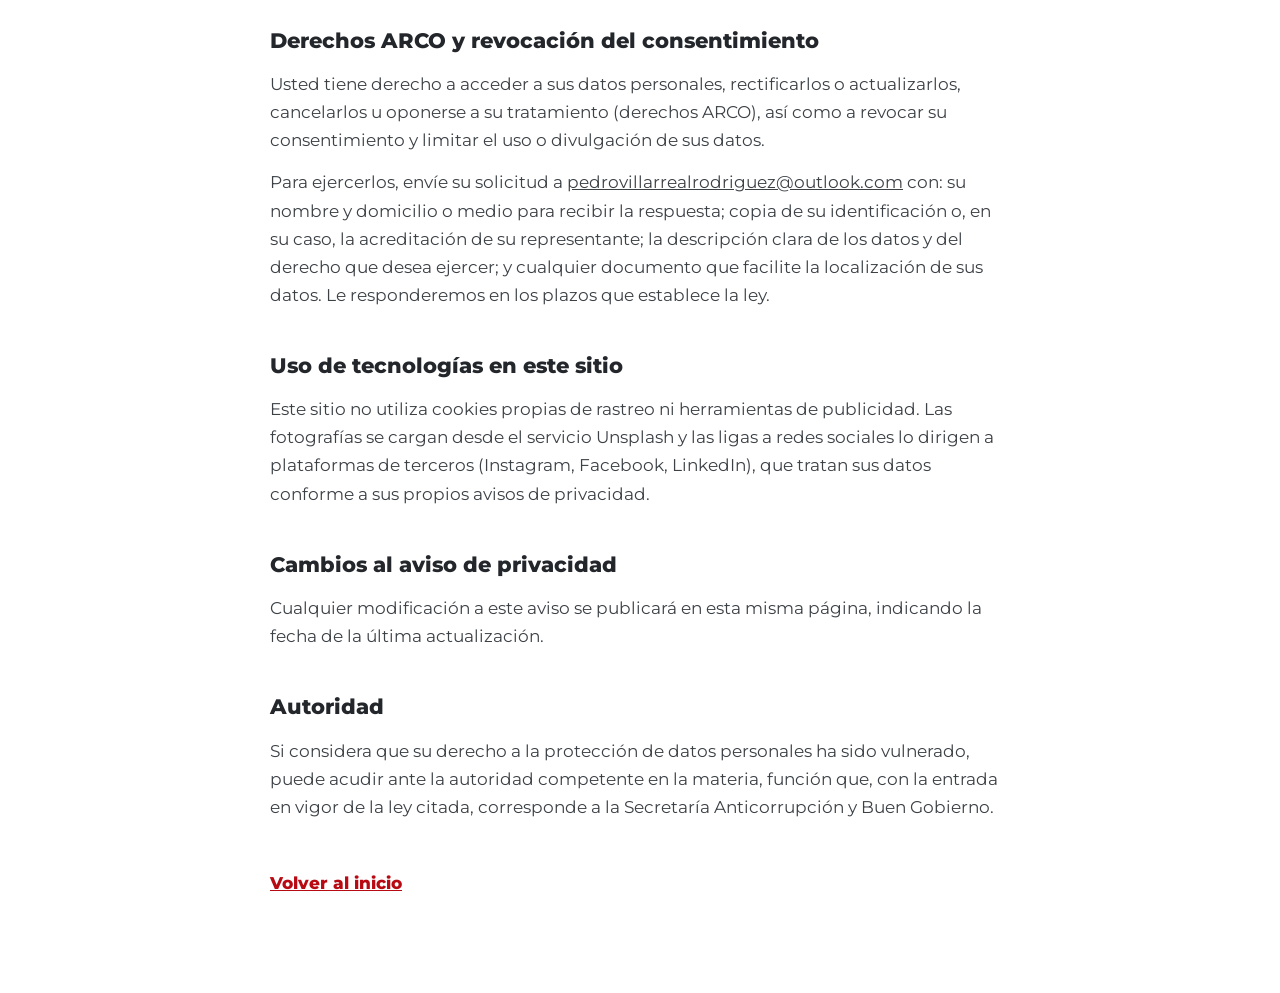
==== commit 301e57ef: "Retrato en portada, nuevo perfil, arbitraje comercial, formación del CV, galería de Ningbo y redes C" ====
--- a/aviso-privacidad.html
+++ b/aviso-privacidad.html
@@ -64,10 +64,10 @@
 
     <h2>Derechos ARCO y revocación del consentimiento</h2>
     <p>Usted tiene derecho a acceder a sus datos personales, rectificarlos o actualizarlos, cancelarlos u oponerse a su tratamiento (derechos ARCO), así como a revocar su consentimiento y limitar el uso o divulgación de sus datos.</p>
-    <p>Para ejercerlos, envíe su solicitud a <a href="mailto:pedrovillarreal@outlook.com">pedrovillarreal@outlook.com</a> con: su nombre y domicilio o medio para recibir la respuesta; copia de su identificación o, en su caso, la acreditación de su representante; la descripción clara de los datos y del derecho que desea ejercer; y cualquier documento que facilite la localización de sus datos. Le responderemos en los plazos que establece la ley.</p>
+    <p>Para ejercerlos, envíe su solicitud a <a href="mailto:pedrovillarrealrodriguez@outlook.com">pedrovillarrealrodriguez@outlook.com</a> con: su nombre y domicilio o medio para recibir la respuesta; copia de su identificación o, en su caso, la acreditación de su representante; la descripción clara de los datos y del derecho que desea ejercer; y cualquier documento que facilite la localización de sus datos. Le responderemos en los plazos que establece la ley.</p>
 
     <h2>Uso de tecnologías en este sitio</h2>
-    <p>Este sitio no utiliza cookies propias de rastreo ni herramientas de publicidad. Las fotografías se cargan desde el servicio Unsplash y las ligas a redes sociales lo dirigen a plataformas de terceros (Instagram, Facebook, LinkedIn, WhatsApp), que tratan sus datos conforme a sus propios avisos de privacidad.</p>
+    <p>Este sitio no utiliza cookies propias de rastreo ni herramientas de publicidad. Las fotografías se cargan desde el servicio Unsplash y las ligas a redes sociales lo dirigen a plataformas de terceros (Instagram, Facebook, LinkedIn), que tratan sus datos conforme a sus propios avisos de privacidad.</p>
 
     <h2>Cambios al aviso de privacidad</h2>
     <p>Cualquier modificación a este aviso se publicará en esta misma página, indicando la fecha de la última actualización.</p>
--- a/css/estilos.css
+++ b/css/estilos.css
@@ -96,20 +96,25 @@
 .hero-foto { position: absolute; inset: 0; background-size: cover; background-position: center; opacity: 0; transition: opacity 1.8s ease; transform: scale(1.04); }
 .hero-foto.visible { opacity: 1; animation: acercar 9s ease-out forwards; }
 @keyframes acercar { from { transform: scale(1.04) translateX(0); } to { transform: scale(1.14) translateX(-1.5%); } }
-.hero-velo { background: linear-gradient(100deg, rgba(20,22,25,.86) 0%, rgba(20,22,25,.55) 45%, rgba(20,22,25,.15) 100%), linear-gradient(0deg, rgba(20,22,25,.6) 0%, transparent 35%); }
-.hero-contenido { position: relative; z-index: 2; width: 100%; max-width: var(--ancho); margin: 0 auto; padding: calc(var(--nav-h) + 40px) var(--gutter) 160px; }
-.hero-marca { display: flex; align-items: center; flex-wrap: wrap; row-gap: 12px; margin-bottom: 30px; font-weight: 400; }
-.hero-pfvr { font-weight: 900; font-size: clamp(84px, 17vw, 230px); line-height: .82; letter-spacing: -0.055em; color: #fff; }
-.hero-div { width: 4px; align-self: stretch; min-height: 70px; background: var(--dorado); margin: 0 clamp(16px, 2.6vw, 36px); transform-origin: top; animation: trazo 1.1s .3s cubic-bezier(.6,0,.2,1) both; }
-.hero-sub { font-size: clamp(22px, 3.2vw, 44px); font-weight: 500; line-height: 1.05; letter-spacing: -0.01em; max-width: 7ch; }
-@keyframes trazoH { from { transform: scaleX(0); } to { transform: scaleX(1); } }
-@keyframes trazo { from { transform: scaleY(0); } to { transform: scaleY(1); } }
-.hero-nombre { font-size: clamp(17px, 1.8vw, 22px); font-weight: 600; color: var(--dorado-claro); margin-bottom: 6px; }
-.hero-lema { font-size: clamp(17px, 1.6vw, 20px); max-width: 40ch; color: rgba(255,255,255,.88); margin-bottom: 36px; }
+.hero-velo { background: linear-gradient(100deg, rgba(20,22,25,.9) 0%, rgba(20,22,25,.62) 45%, rgba(20,22,25,.35) 100%), linear-gradient(0deg, rgba(20,22,25,.6) 0%, transparent 35%); }
+.hero-contenido { position: relative; z-index: 2; width: 100%; max-width: var(--ancho); margin: 0 auto; padding: calc(var(--nav-h) + 40px) var(--gutter) 170px; }
+.hero-texto { max-width: 560px; padding-left: clamp(20px, 2.6vw, 34px); border-left: 4px solid var(--dorado); animation: entrar 1.1s .2s cubic-bezier(.2,.7,.2,1) both; }
+@keyframes entrar { from { opacity: 0; transform: translateY(18px); } to { opacity: 1; transform: none; } }
+.hero-marca { display: flex; align-items: center; margin-bottom: 26px; }
+.hero-marca .marca-pfvr { color: #fff; font-size: 38px; }
+.hero-marca .marca-div { height: 38px; }
+.hero-marca .marca-sub { color: #fff; font-size: 13px; }
+.hero-nombre { font-size: clamp(38px, 5.4vw, 72px); font-weight: 800; line-height: 1.02; letter-spacing: -0.03em; color: #fff; margin-bottom: 22px; }
+.hero-lema { font-size: clamp(17px, 1.6vw, 20px); max-width: 40ch; color: var(--dorado-claro); font-weight: 500; margin-bottom: 36px; }
+.hero-retrato { position: absolute; z-index: 1; right: max(0px, calc((100vw - var(--ancho)) / 2 - 40px)); bottom: 0; height: min(94%, 980px); width: auto; max-width: 52vw; object-fit: cover; object-position: top center;
+  -webkit-mask-image: linear-gradient(90deg, transparent 0%, #000 22%, #000 80%, transparent 100%), linear-gradient(0deg, transparent 0%, #000 20%, #000 72%, transparent 100%);
+  -webkit-mask-composite: source-in; mask-image: linear-gradient(90deg, transparent 0%, #000 22%, #000 80%, transparent 100%), linear-gradient(0deg, transparent 0%, #000 20%, #000 72%, transparent 100%); mask-composite: intersect;
+  animation: aparecer 1.6s ease both; }
+@keyframes aparecer { from { opacity: 0; } to { opacity: 1; } }
 .hero-acciones { display: flex; flex-wrap: wrap; gap: 14px; }
 .hero-cerro { position: absolute; left: 0; bottom: 0; width: 100%; height: clamp(70px, 11vw, 140px); z-index: 2; fill: var(--blanco); stroke: var(--dorado); stroke-width: 2; vector-effect: non-scaling-stroke; }
 .hero-cerro path { vector-effect: non-scaling-stroke; }
-.hero-credito { position: absolute; right: var(--gutter); bottom: clamp(74px, 11vw, 140px); z-index: 3; font-size: 11.5px; color: rgba(255,255,255,.7); margin: 0 0 10px; }
+.hero-credito { position: absolute; left: var(--gutter); bottom: clamp(74px, 11vw, 140px); z-index: 3; font-size: 11.5px; color: rgba(255,255,255,.7); margin: 0 0 10px; }
 .hero-credito a { color: inherit; }
 
 /* 2 · Perfil */
@@ -129,9 +134,9 @@
 
 /* 3 · Práctica */
 .practica { background: var(--piedra); }
-.materias { display: grid; grid-template-columns: repeat(4, 1fr); border-top: 2px solid var(--grafito); margin-top: 44px; }
+.materias { display: grid; grid-template-columns: repeat(3, 1fr); border-top: 2px solid var(--grafito); margin-top: 44px; }
 .materias li { padding: 28px 26px 32px 0; border-bottom: 1px solid var(--linea); }
-.materias li:not(:nth-child(4n+1)) { padding-left: 26px; border-left: 1px solid var(--linea); }
+.materias li:not(:nth-child(3n+1)) { padding-left: 26px; border-left: 1px solid var(--linea); }
 .materias h3 { font-size: 20px; font-weight: 800; color: var(--grafito); margin-bottom: 10px; letter-spacing: -0.01em; }
 .materias h3::after { content: ""; display: block; width: 22px; height: 3px; background: var(--rojo); margin-top: 12px; }
 .materias p { font-size: 15px; line-height: 1.55; color: #4A5057; }
@@ -156,18 +161,16 @@
 
 /* 5 · Distintivos */
 .distintivos-rejilla { display: grid; grid-template-columns: 5fr 7fr; gap: clamp(36px, 6vw, 80px); align-items: start; }
+.certs-grupo { font-size: 15px; font-weight: 800; color: var(--rojo); margin: 34px 0 4px; }
 .certs li { display: flex; flex-direction: column; padding: 18px 0; border-bottom: 1px solid var(--linea); }
 .certs li:first-child { border-top: 2px solid var(--grafito); }
+.certs strong { line-height: 1.4; }
 .certs strong { font-weight: 700; color: var(--grafito); }
 .certs span { font-size: 15px; color: var(--acero); }
-.galeria { display: grid; grid-template-columns: repeat(6, 1fr); grid-auto-rows: clamp(90px, 11vw, 140px); gap: 10px; }
-.galeria button { padding: 0; border: 0; cursor: zoom-in; position: relative; overflow: hidden; background: var(--piedra); }
-.galeria button:nth-child(1) { grid-column: span 4; grid-row: span 3; }
-.galeria button:nth-child(2) { grid-column: span 2; grid-row: span 2; }
-.galeria button:nth-child(3) { grid-column: span 2; grid-row: span 1; }
-.galeria button:nth-child(4) { grid-column: span 3; grid-row: span 2; }
-.galeria button:nth-child(5) { grid-column: span 3; grid-row: span 2; }
-.galeria button:nth-child(n+6) { grid-column: span 2; grid-row: span 2; }
+.galeria { display: grid; grid-template-columns: repeat(2, 1fr); gap: 12px; position: sticky; top: calc(var(--nav-h) + 24px); }
+.galeria button { padding: 0; border: 0; cursor: zoom-in; position: relative; overflow: hidden; background: var(--piedra); aspect-ratio: 3 / 4; }
+.galeria button:only-child, .galeria button:last-child:nth-child(odd) { grid-column: span 2; aspect-ratio: 16 / 10; }
+.galeria-pie { grid-column: 1 / -1; font-size: 14px; color: var(--acero); line-height: 1.5; margin-top: 4px; }
 .galeria img { width: 100%; height: 100%; object-fit: cover; transition: transform .6s ease; }
 .galeria button:hover img { transform: scale(1.05); }
 .marco-vacio { width: 100%; height: 100%; display: grid; place-items: center; text-align: center; padding: 12px; font-size: 12.5px; font-weight: 600; color: var(--acero); background: repeating-linear-gradient(135deg, var(--piedra) 0 12px, #E4E7EA 12px 24px); }
@@ -264,12 +267,18 @@
 /* Responsivo */
 @media (max-width: 1020px) {
   .materias { grid-template-columns: repeat(2, 1fr); }
-  .materias li:not(:nth-child(4n+1)) { padding-left: 0; border-left: 0; }
+  .materias li:not(:nth-child(3n+1)) { padding-left: 0; border-left: 0; }
   .materias li:nth-child(even) { padding-left: 26px; border-left: 1px solid var(--linea); }
   .publicaciones { grid-template-columns: repeat(2, 1fr); }
   .distintivos-rejilla, .contacto-rejilla { grid-template-columns: 1fr; }
 }
 @media (max-width: 860px) {
+  .hero { align-items: flex-end; }
+  .hero-retrato { left: 50%; right: auto; transform: translateX(-50%); max-width: none; height: 60svh; top: calc(var(--nav-h) - 10px); bottom: auto; animation: none; }
+  .hero-contenido { padding-top: calc(var(--nav-h) + 52svh); padding-bottom: 120px; }
+  .hero-marca { display: none; }
+  .hero-texto { animation: none; }
+  .galeria { position: static; }
   .nav-boton { display: block; z-index: 2; }
   .nav-menu { position: fixed; inset: 0; background: var(--grafito); flex-direction: column; justify-content: center; gap: 22px; opacity: 0; visibility: hidden; transition: opacity .25s, visibility .25s; }
   .nav-menu.abierto { opacity: 1; visibility: visible; }
@@ -290,13 +299,6 @@
   .materias, .publicaciones, .accesos { grid-template-columns: 1fr; }
   .materias li:nth-child(even) { padding-left: 0; border-left: 0; }
   .materias li { padding-right: 0; }
-  .galeria { grid-template-columns: repeat(2, 1fr); grid-auto-rows: 130px; }
-  .galeria button:nth-child(n) { grid-column: span 1; grid-row: span 1; }
-  .galeria button:nth-child(1) { grid-column: span 2; grid-row: span 2; }
-  .hero-marca { flex-direction: column; align-items: flex-start; row-gap: 0; }
-  .hero-div { width: 56px; height: 4px; min-height: 0; align-self: flex-start; margin: 18px 0 14px; transform-origin: left; animation-name: trazoH; }
-  .hero-sub { max-width: none; }
-  .hero-credito { left: var(--gutter); right: auto; }
   .linea li { grid-template-columns: 1fr; gap: 2px; }
   .visor-nav { position: fixed; bottom: 24px; }
   .visor-ant { left: 24px; } .visor-sig { right: 24px; }
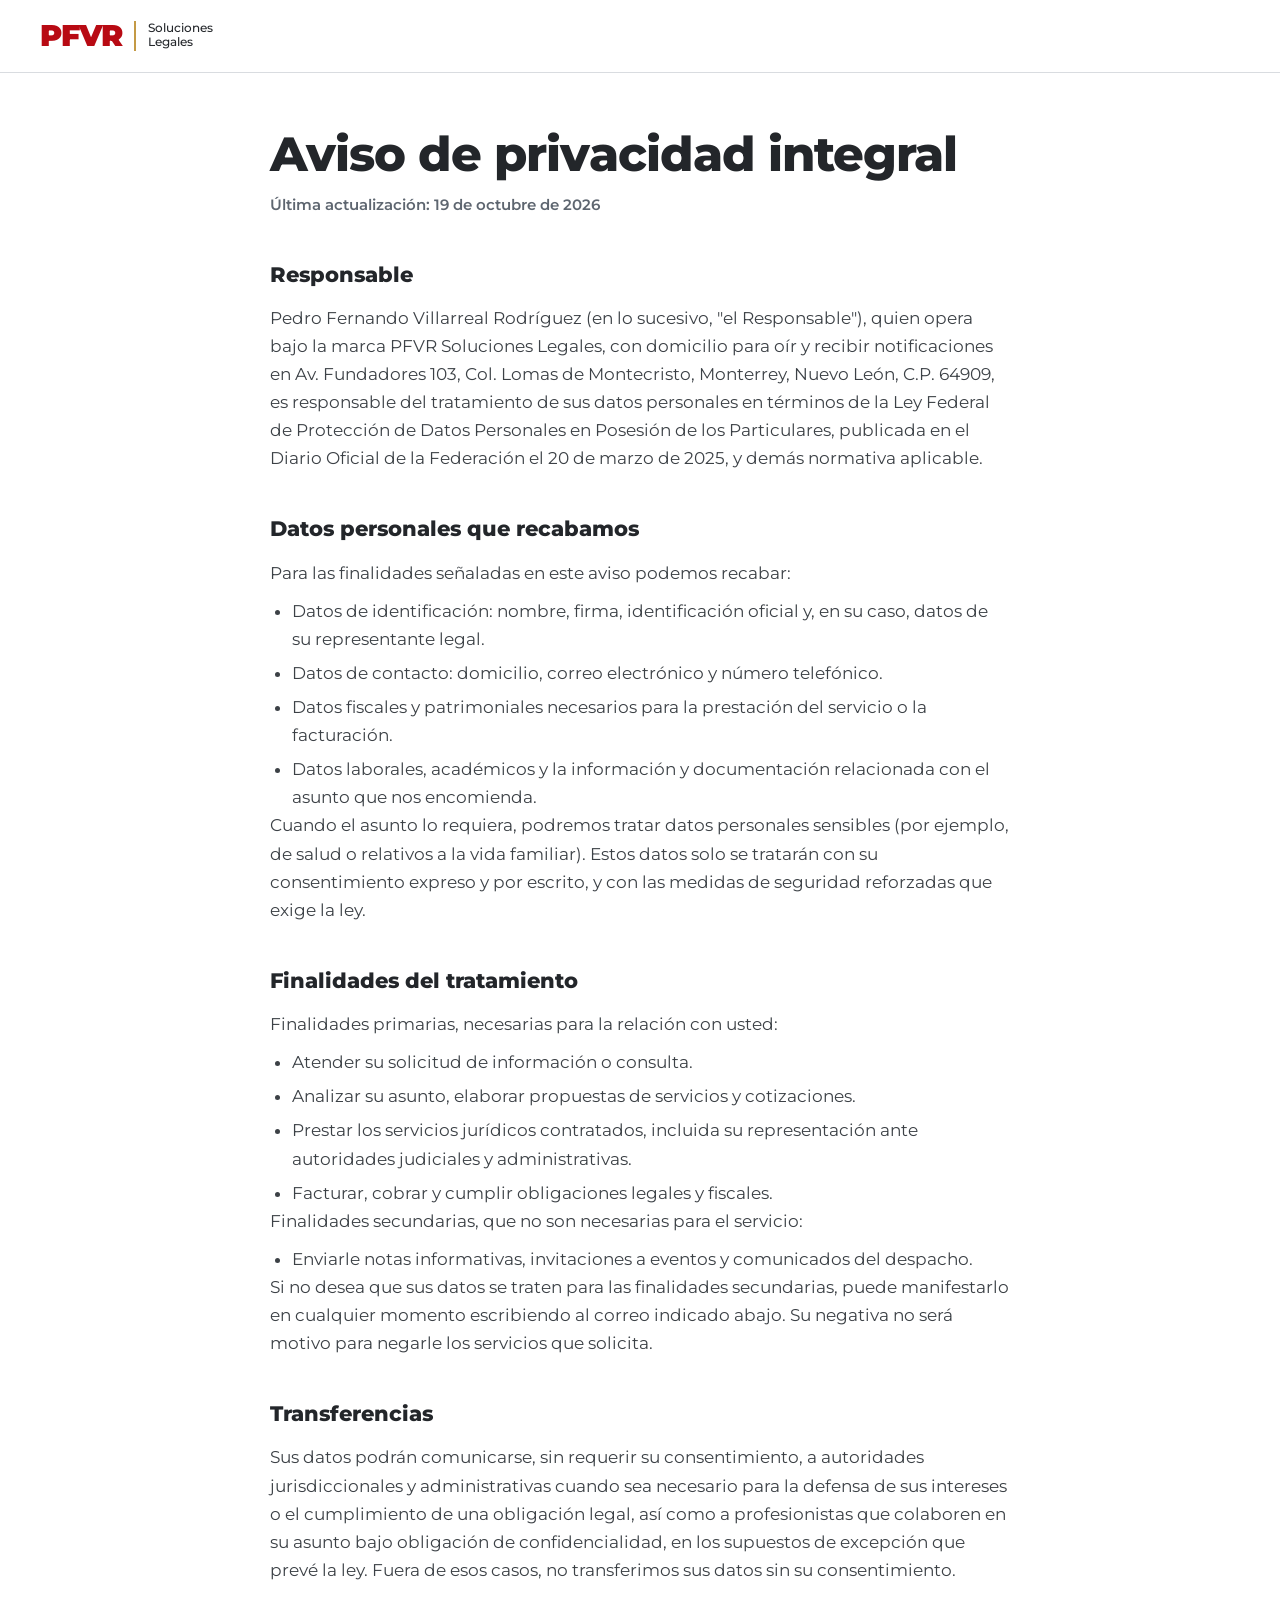
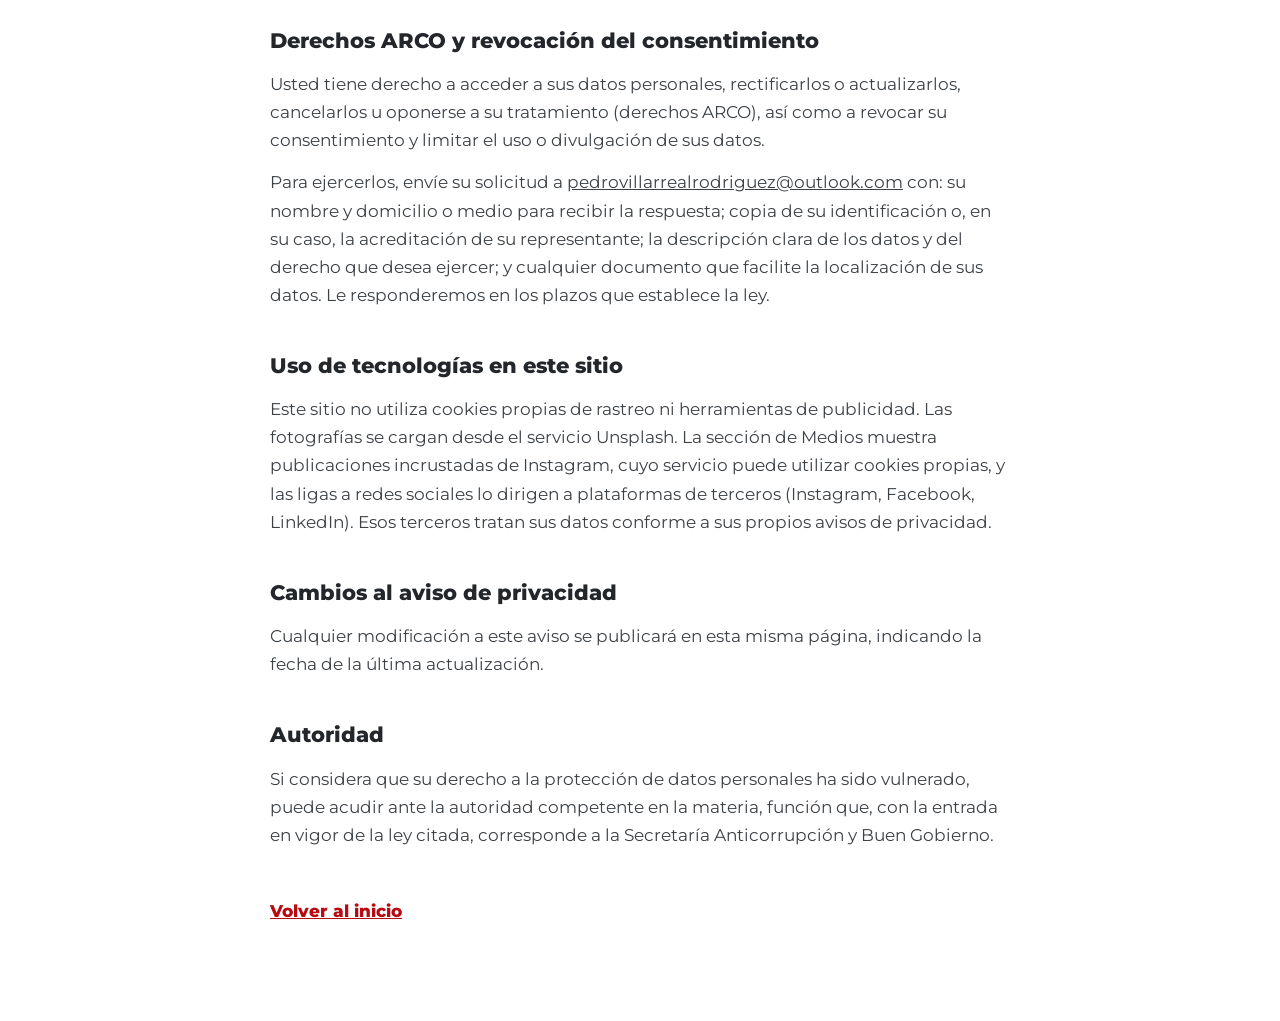
==== commit ffd94468: "Portada sin retrato, viajes a China y MBA en distintivos, publicación de Instagram incrustada Co-Aut" ====
--- a/aviso-privacidad.html
+++ b/aviso-privacidad.html
@@ -67,7 +67,7 @@
     <p>Para ejercerlos, envíe su solicitud a <a href="mailto:pedrovillarrealrodriguez@outlook.com">pedrovillarrealrodriguez@outlook.com</a> con: su nombre y domicilio o medio para recibir la respuesta; copia de su identificación o, en su caso, la acreditación de su representante; la descripción clara de los datos y del derecho que desea ejercer; y cualquier documento que facilite la localización de sus datos. Le responderemos en los plazos que establece la ley.</p>
 
     <h2>Uso de tecnologías en este sitio</h2>
-    <p>Este sitio no utiliza cookies propias de rastreo ni herramientas de publicidad. Las fotografías se cargan desde el servicio Unsplash y las ligas a redes sociales lo dirigen a plataformas de terceros (Instagram, Facebook, LinkedIn), que tratan sus datos conforme a sus propios avisos de privacidad.</p>
+    <p>Este sitio no utiliza cookies propias de rastreo ni herramientas de publicidad. Las fotografías se cargan desde el servicio Unsplash. La sección de Medios muestra publicaciones incrustadas de Instagram, cuyo servicio puede utilizar cookies propias, y las ligas a redes sociales lo dirigen a plataformas de terceros (Instagram, Facebook, LinkedIn). Esos terceros tratan sus datos conforme a sus propios avisos de privacidad.</p>
 
     <h2>Cambios al aviso de privacidad</h2>
     <p>Cualquier modificación a este aviso se publicará en esta misma página, indicando la fecha de la última actualización.</p>
--- a/css/estilos.css
+++ b/css/estilos.css
@@ -96,21 +96,16 @@
 .hero-foto { position: absolute; inset: 0; background-size: cover; background-position: center; opacity: 0; transition: opacity 1.8s ease; transform: scale(1.04); }
 .hero-foto.visible { opacity: 1; animation: acercar 9s ease-out forwards; }
 @keyframes acercar { from { transform: scale(1.04) translateX(0); } to { transform: scale(1.14) translateX(-1.5%); } }
-.hero-velo { background: linear-gradient(100deg, rgba(20,22,25,.9) 0%, rgba(20,22,25,.62) 45%, rgba(20,22,25,.35) 100%), linear-gradient(0deg, rgba(20,22,25,.6) 0%, transparent 35%); }
+.hero-velo { background: linear-gradient(100deg, rgba(20,22,25,.86) 0%, rgba(20,22,25,.55) 50%, rgba(20,22,25,.2) 100%), linear-gradient(0deg, rgba(20,22,25,.6) 0%, transparent 35%); }
 .hero-contenido { position: relative; z-index: 2; width: 100%; max-width: var(--ancho); margin: 0 auto; padding: calc(var(--nav-h) + 40px) var(--gutter) 170px; }
-.hero-texto { max-width: 560px; padding-left: clamp(20px, 2.6vw, 34px); border-left: 4px solid var(--dorado); animation: entrar 1.1s .2s cubic-bezier(.2,.7,.2,1) both; }
+.hero-texto { max-width: 780px; padding-left: clamp(20px, 2.6vw, 34px); border-left: 4px solid var(--dorado); animation: entrar 1.1s .2s cubic-bezier(.2,.7,.2,1) both; }
 @keyframes entrar { from { opacity: 0; transform: translateY(18px); } to { opacity: 1; transform: none; } }
 .hero-marca { display: flex; align-items: center; margin-bottom: 26px; }
 .hero-marca .marca-pfvr { color: #fff; font-size: 38px; }
 .hero-marca .marca-div { height: 38px; }
 .hero-marca .marca-sub { color: #fff; font-size: 13px; }
-.hero-nombre { font-size: clamp(38px, 5.4vw, 72px); font-weight: 800; line-height: 1.02; letter-spacing: -0.03em; color: #fff; margin-bottom: 22px; }
+.hero-nombre { font-size: clamp(40px, 6.4vw, 84px); font-weight: 800; line-height: 1.02; letter-spacing: -0.03em; color: #fff; margin-bottom: 22px; }
 .hero-lema { font-size: clamp(17px, 1.6vw, 20px); max-width: 40ch; color: var(--dorado-claro); font-weight: 500; margin-bottom: 36px; }
-.hero-retrato { position: absolute; z-index: 1; right: max(0px, calc((100vw - var(--ancho)) / 2 - 40px)); bottom: 0; height: min(94%, 980px); width: auto; max-width: 52vw; object-fit: cover; object-position: top center;
-  -webkit-mask-image: linear-gradient(90deg, transparent 0%, #000 22%, #000 80%, transparent 100%), linear-gradient(0deg, transparent 0%, #000 20%, #000 72%, transparent 100%);
-  -webkit-mask-composite: source-in; mask-image: linear-gradient(90deg, transparent 0%, #000 22%, #000 80%, transparent 100%), linear-gradient(0deg, transparent 0%, #000 20%, #000 72%, transparent 100%); mask-composite: intersect;
-  animation: aparecer 1.6s ease both; }
-@keyframes aparecer { from { opacity: 0; } to { opacity: 1; } }
 .hero-acciones { display: flex; flex-wrap: wrap; gap: 14px; }
 .hero-cerro { position: absolute; left: 0; bottom: 0; width: 100%; height: clamp(70px, 11vw, 140px); z-index: 2; fill: var(--blanco); stroke: var(--dorado); stroke-width: 2; vector-effect: non-scaling-stroke; }
 .hero-cerro path { vector-effect: non-scaling-stroke; }
@@ -183,7 +178,12 @@
 .seguir a { display: inline-flex; align-items: center; gap: 9px; font-weight: 600; font-size: 14.5px; text-decoration: none; padding: 12px 18px; background: #fff; border: 1px solid var(--linea); border-radius: 2px; color: var(--grafito); }
 .seguir a:hover { border-color: var(--grafito); }
 .seguir svg { width: 20px; height: 20px; }
-.publicaciones { display: grid; grid-template-columns: repeat(3, 1fr); gap: 26px; }
+.publicaciones { display: grid; grid-template-columns: repeat(auto-fill, minmax(min(100%, 340px), 1fr)); gap: 26px; align-items: start; }
+.pub-ig { max-width: 480px; width: 100%; }
+.pub-ig .instagram-media { margin: 0 !important; min-width: 0 !important; width: 100% !important; max-width: 480px !important; background: #fff; border: 1px solid var(--linea) !important; border-radius: 2px !important; box-shadow: none !important; }
+.pub-ig blockquote > a { display: flex; flex-direction: column; align-items: center; gap: 10px; padding: 70px 24px; text-align: center; font-weight: 700; color: var(--grafito); text-decoration: none; }
+.pub-ig blockquote > a svg { width: 40px; height: 40px; color: var(--rojo); }
+.pub-ig small { font-weight: 500; color: var(--acero); }
 .pub { background: #fff; display: flex; flex-direction: column; text-decoration: none; color: inherit; border-bottom: 3px solid transparent; transition: border-color .25s; }
 .pub:hover { border-bottom-color: var(--rojo); }
 .pub-img { aspect-ratio: 4 / 3; overflow: hidden; position: relative; background: var(--linea); }
@@ -269,13 +269,10 @@
   .materias { grid-template-columns: repeat(2, 1fr); }
   .materias li:not(:nth-child(3n+1)) { padding-left: 0; border-left: 0; }
   .materias li:nth-child(even) { padding-left: 26px; border-left: 1px solid var(--linea); }
-  .publicaciones { grid-template-columns: repeat(2, 1fr); }
   .distintivos-rejilla, .contacto-rejilla { grid-template-columns: 1fr; }
 }
 @media (max-width: 860px) {
-  .hero { align-items: flex-end; }
-  .hero-retrato { left: 50%; right: auto; transform: translateX(-50%); max-width: none; height: 60svh; top: calc(var(--nav-h) - 10px); bottom: auto; animation: none; }
-  .hero-contenido { padding-top: calc(var(--nav-h) + 52svh); padding-bottom: 120px; }
+  .hero-contenido { padding-bottom: 140px; }
   .hero-marca { display: none; }
   .hero-texto { animation: none; }
   .galeria { position: static; }
@@ -296,7 +293,7 @@
 }
 @media (max-width: 600px) {
   body { font-size: 16px; }
-  .materias, .publicaciones, .accesos { grid-template-columns: 1fr; }
+  .materias, .accesos { grid-template-columns: 1fr; }
   .materias li:nth-child(even) { padding-left: 0; border-left: 0; }
   .materias li { padding-right: 0; }
   .linea li { grid-template-columns: 1fr; gap: 2px; }
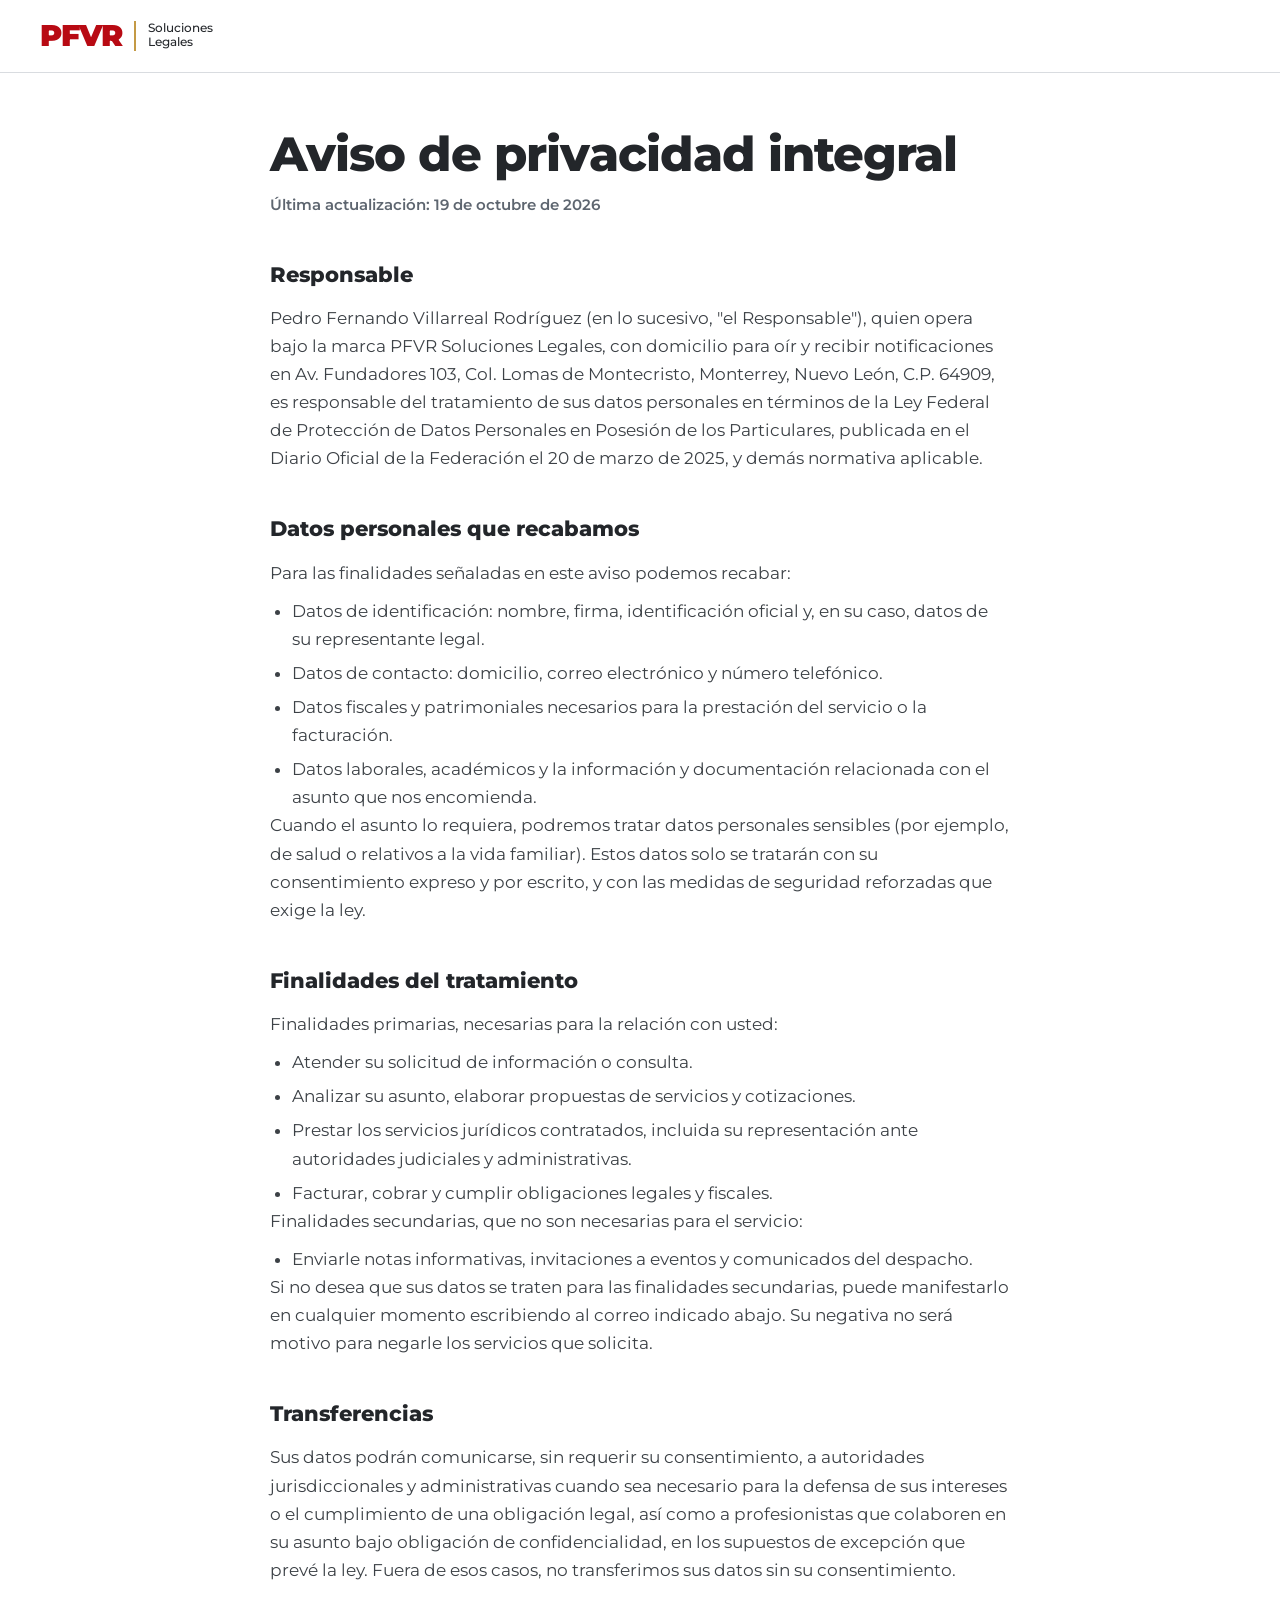
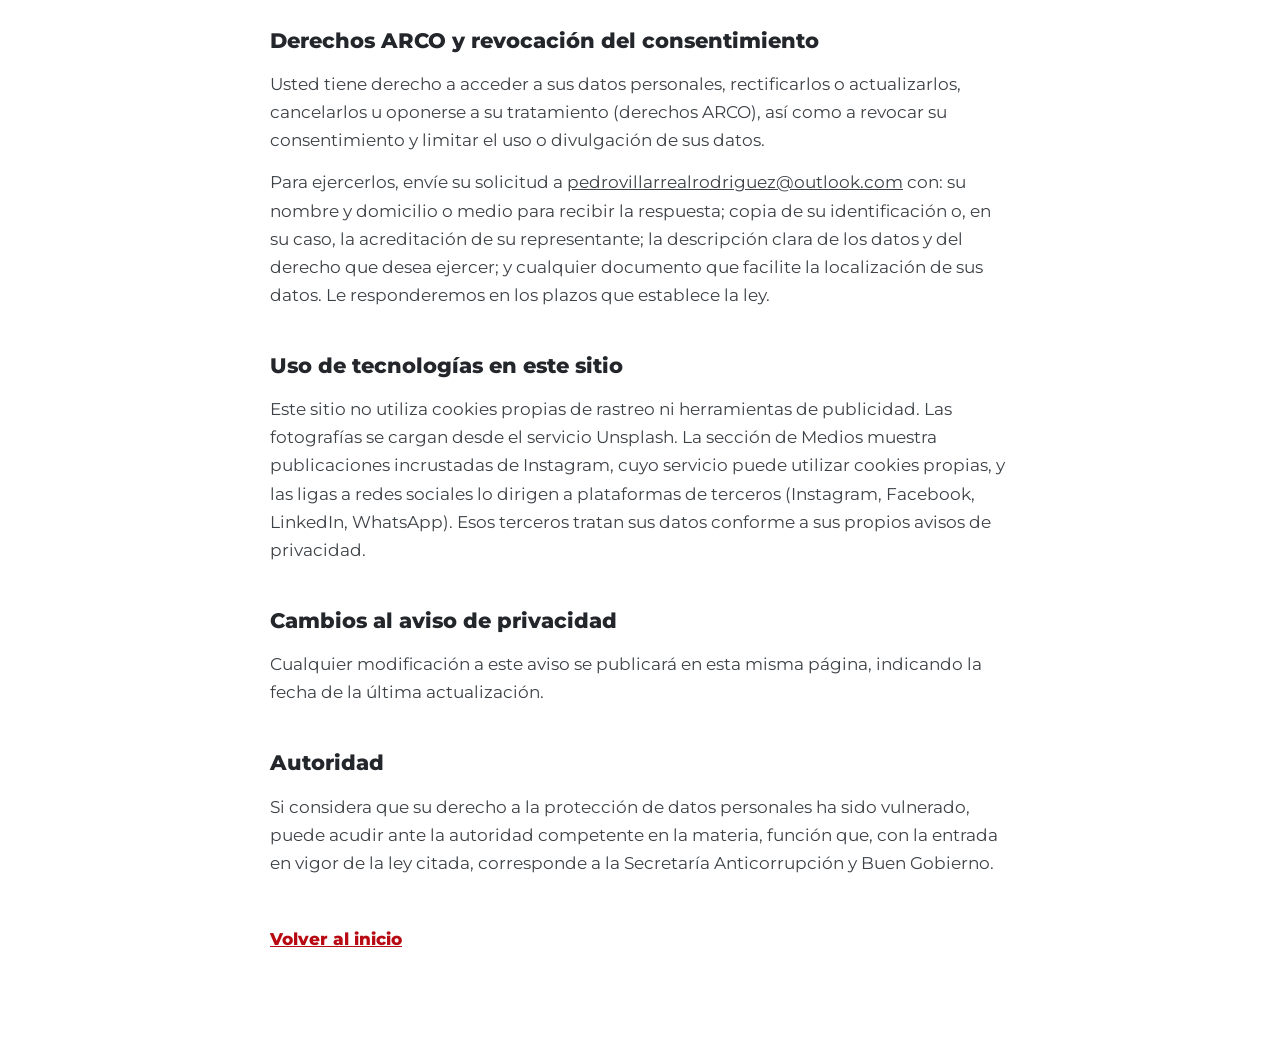
==== commit 94d8dfef: "Consulta por WhatsApp en portada y contacto; ajusta tamaño del correo Co-Authored-By: Claude Opus 5." ====
--- a/aviso-privacidad.html
+++ b/aviso-privacidad.html
@@ -67,7 +67,7 @@
     <p>Para ejercerlos, envíe su solicitud a <a href="mailto:pedrovillarrealrodriguez@outlook.com">pedrovillarrealrodriguez@outlook.com</a> con: su nombre y domicilio o medio para recibir la respuesta; copia de su identificación o, en su caso, la acreditación de su representante; la descripción clara de los datos y del derecho que desea ejercer; y cualquier documento que facilite la localización de sus datos. Le responderemos en los plazos que establece la ley.</p>
 
     <h2>Uso de tecnologías en este sitio</h2>
-    <p>Este sitio no utiliza cookies propias de rastreo ni herramientas de publicidad. Las fotografías se cargan desde el servicio Unsplash. La sección de Medios muestra publicaciones incrustadas de Instagram, cuyo servicio puede utilizar cookies propias, y las ligas a redes sociales lo dirigen a plataformas de terceros (Instagram, Facebook, LinkedIn). Esos terceros tratan sus datos conforme a sus propios avisos de privacidad.</p>
+    <p>Este sitio no utiliza cookies propias de rastreo ni herramientas de publicidad. Las fotografías se cargan desde el servicio Unsplash. La sección de Medios muestra publicaciones incrustadas de Instagram, cuyo servicio puede utilizar cookies propias, y las ligas a redes sociales lo dirigen a plataformas de terceros (Instagram, Facebook, LinkedIn, WhatsApp). Esos terceros tratan sus datos conforme a sus propios avisos de privacidad.</p>
 
     <h2>Cambios al aviso de privacidad</h2>
     <p>Cualquier modificación a este aviso se publicará en esta misma página, indicando la fecha de la última actualización.</p>
--- a/css/estilos.css
+++ b/css/estilos.css
@@ -53,6 +53,7 @@
 /* Botones */
 .btn { display: inline-flex; align-items: center; gap: 10px; font: 600 15px/1 var(--f); padding: 16px 26px; border-radius: 2px; text-decoration: none; border: 2px solid transparent; cursor: pointer; transition: background .2s, color .2s, border-color .2s; }
 .btn svg { width: 18px; height: 18px; }
+.btn-wa svg { width: 20px; height: 20px; }
 .btn-rojo { background: var(--rojo); color: #fff; }
 .btn-rojo:hover { background: var(--rojo-hondo); }
 .btn-claro { border-color: rgba(255,255,255,.7); color: #fff; }
@@ -142,6 +143,7 @@
 .despacho-rejilla { position: relative; display: grid; grid-template-columns: 4fr 7fr; gap: clamp(36px, 6vw, 90px); align-items: center; }
 .despacho .titulo { color: #fff; max-width: 20ch; }
 .despacho .entrada { color: rgba(255,255,255,.88); }
+.despacho-vision { max-width: 62ch; color: rgba(255,255,255,.75); }
 .despacho-logo { background: #fff; aspect-ratio: 1; display: grid; place-items: center; padding: 14%; border-top: 5px solid var(--dorado); }
 .despacho-logo img { width: 100%; height: 100%; object-fit: contain; }
 .eva-marca { text-align: center; color: var(--grafito); }
@@ -209,13 +211,15 @@
 
 /* 8 · Contacto */
 .contacto-rejilla { display: grid; grid-template-columns: 6fr 5fr; gap: clamp(36px, 6vw, 90px); }
-.correo-grande { display: inline-block; font-size: clamp(20px, 2.5vw, 32px); font-weight: 800; letter-spacing: -0.02em; color: var(--rojo); text-decoration: none; border-bottom: 3px solid var(--dorado); padding-bottom: 4px; margin-bottom: 34px; overflow-wrap: anywhere; }
+.correo-grande { display: inline-block; font-size: clamp(17px, 1.85vw, 26px); font-weight: 800; letter-spacing: -0.02em; color: var(--rojo); text-decoration: none; border-bottom: 3px solid var(--dorado); padding-bottom: 4px; margin-bottom: 34px; overflow-wrap: anywhere; }
 .correo-grande:hover { color: var(--rojo-hondo); }
 .datos li { display: flex; gap: 14px; align-items: flex-start; padding: 12px 0; font-size: 16.5px; }
 .datos svg { width: 22px; height: 22px; color: var(--rojo); margin-top: 2px; }
 .datos a { text-decoration: none; }
 .datos a:hover { text-decoration: underline; text-decoration-color: var(--dorado); text-underline-offset: 4px; }
 .contacto .subtitulo { margin-top: 0; }
+.contacto-cta { margin-top: 30px; }
+.contacto-cta p { margin-top: 12px; font-size: 14.5px; color: var(--acero); }
 .accesos { display: grid; grid-template-columns: 1fr 1fr; gap: 12px; }
 .acceso { display: flex; flex-direction: column; gap: 10px; padding: 20px; border: 1px solid var(--linea); text-decoration: none; color: var(--grafito); height: 100%; transition: border-color .2s, background .2s; }
 a.acceso:hover { border-color: var(--rojo); background: #FCF6F6; }
